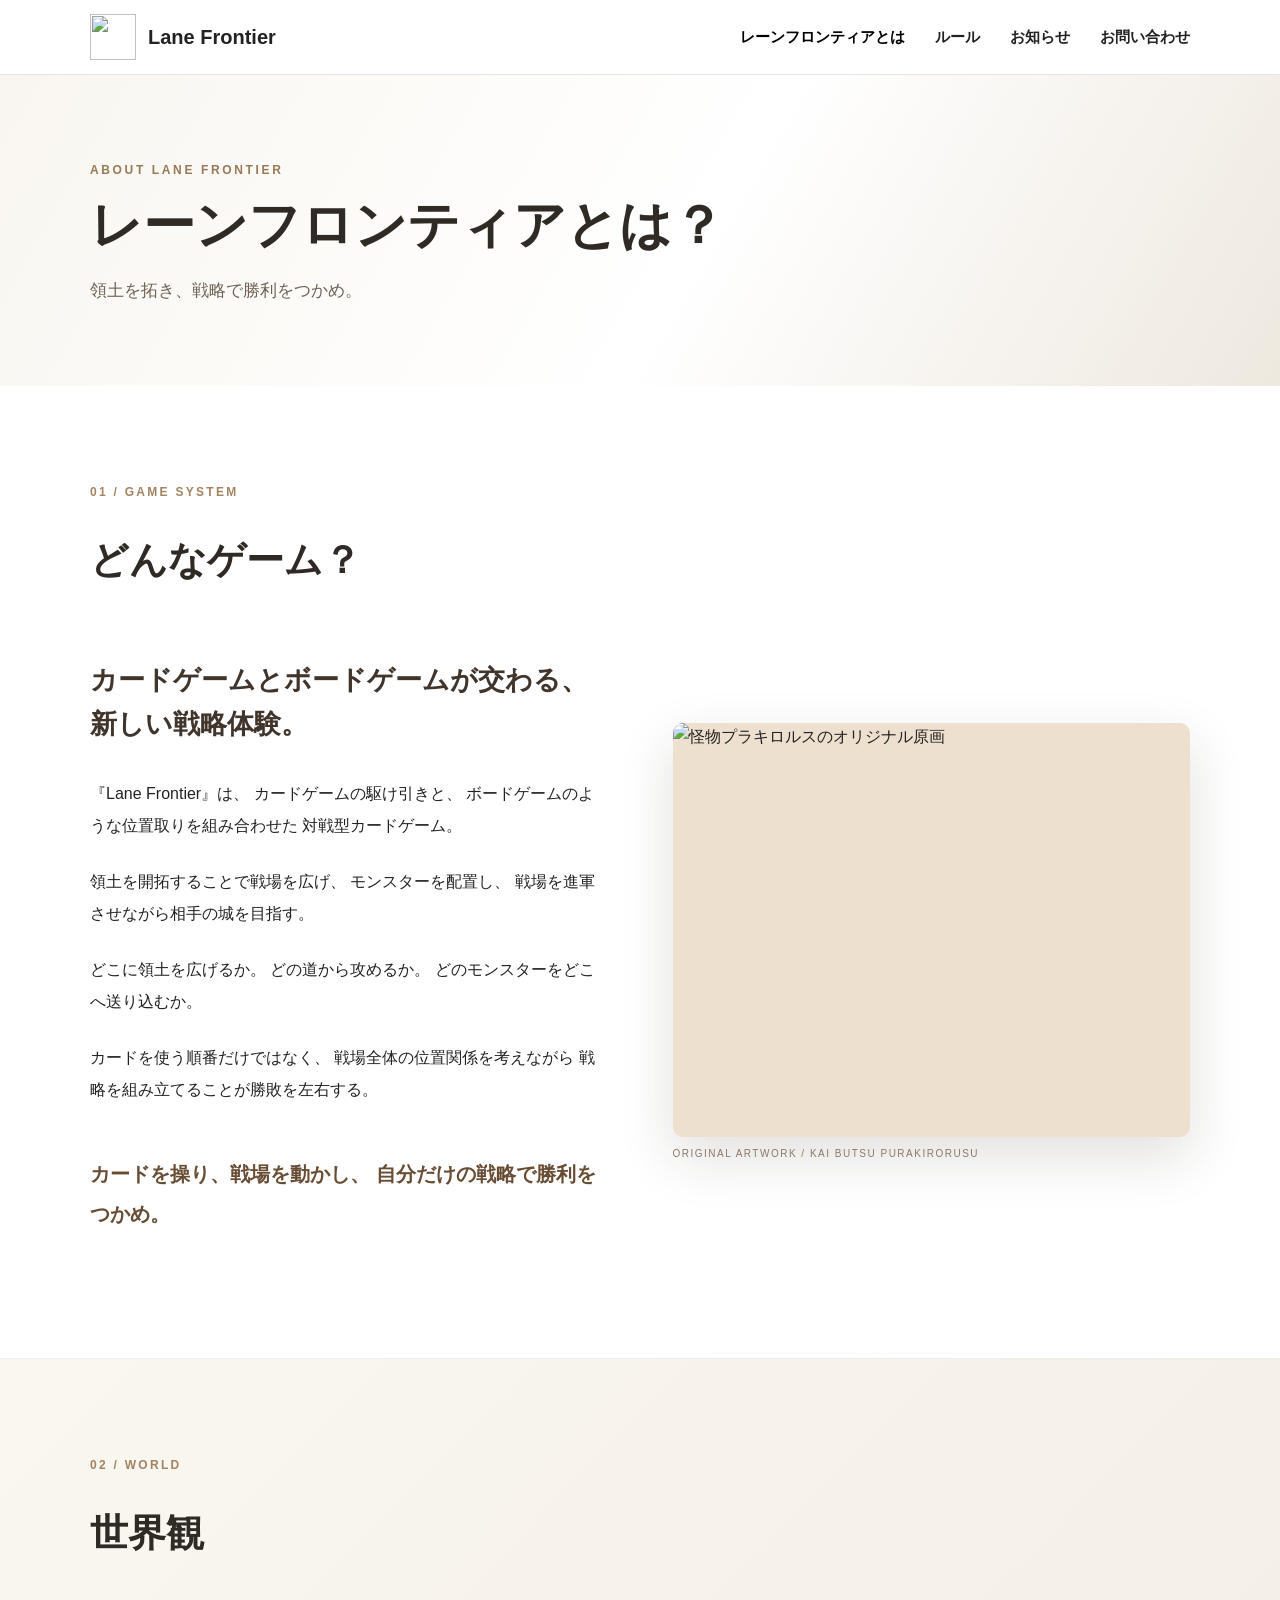
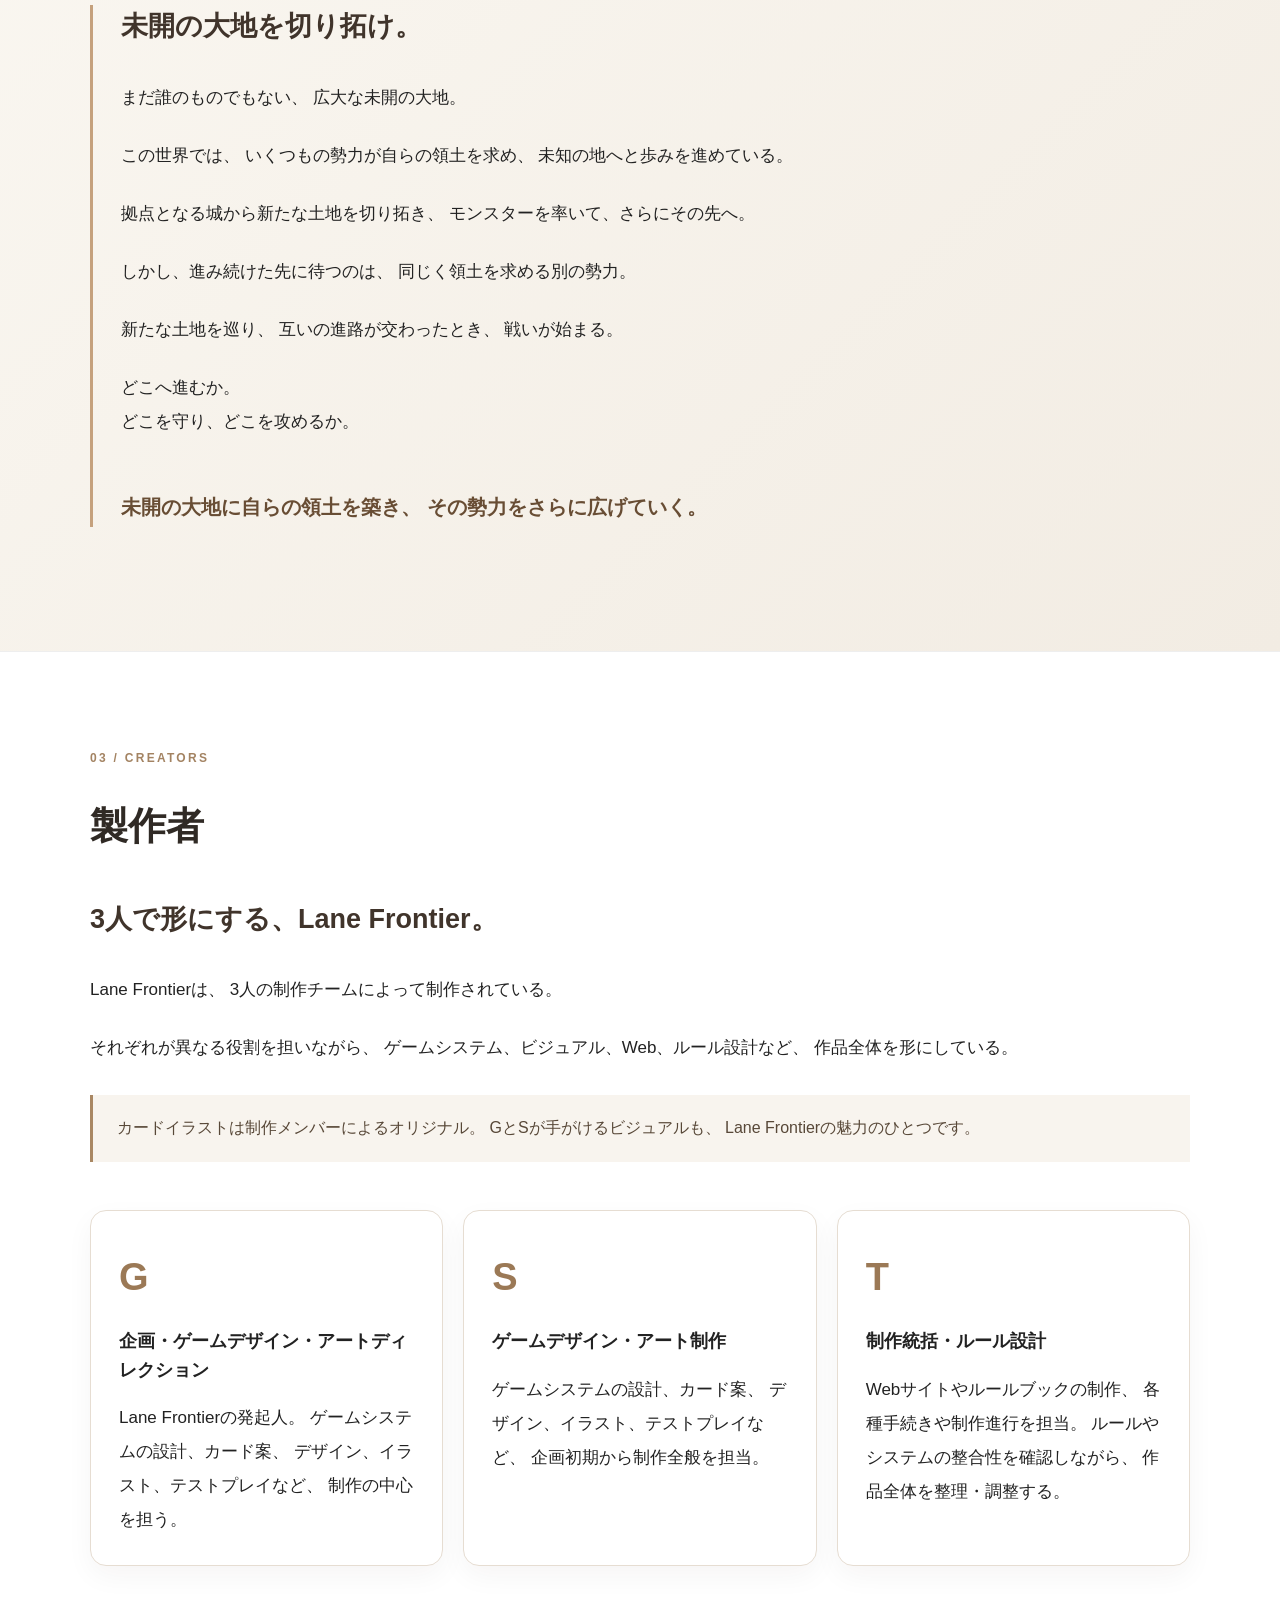
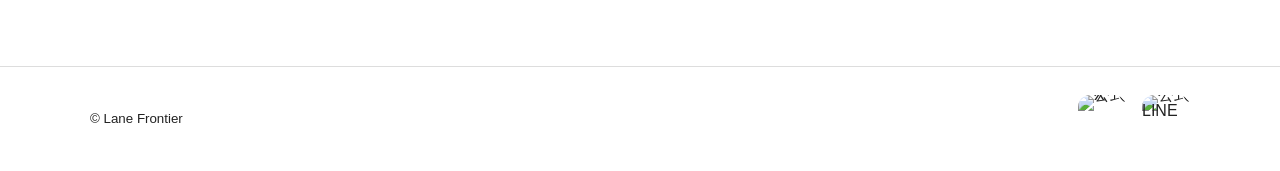
==== about.html @ cab37cd9 "Add files via upload" ====
<!DOCTYPE html>
<html lang="ja">

<head>
  <meta charset="UTF-8">
  <meta name="viewport" content="width=device-width, initial-scale=1.0">
  <title>レーンフロンティアとは？ | Lane Frontier</title>
  <link rel="stylesheet" href="style.css">
</head>

<body>

  <div class="menu-overlay"></div>

  <!-- スマホメニュー -->
  <aside class="mobile-menu">

    <button class="close-menu" aria-label="メニューを閉じる">
      ×
    </button>

    <nav class="mobile-nav">

      <button class="mobile-about">
        レーンフロンティアとは
      </button>

      <div class="mobile-submenu">
        <a href="#about-game">どんなゲーム？</a>
        <a href="#about-world">世界観</a>
        <a href="#about-team">製作者</a>
      </div>

      <a href="rules.html">ルール</a>
      <a href="index.html#news">お知らせ</a>
      <a href="index.html#contact">お問い合わせ</a>

    </nav>

  </aside>


  <!-- ヘッダー -->
  <header class="site-header">

    <div class="container header-inner">

      <button class="menu-toggle" aria-label="メニューを開く">
        ☰
      </button>

      <a class="brand" href="index.html">

        <img
          src="hero-logo.jpg"
          alt=""
          class="lf-header-logo">

        <span class="brand-name">
          Lane Frontier
        </span>

      </a>


      <nav class="global-nav">

        <ul class="nav-list">

          <li class="nav-item has-dropdown">

            <button
              class="nav-link nav-button"
              type="button">
              レーンフロンティアとは
            </button>

            <ul class="dropdown">

              <li>
                <a href="#about-game">どんなゲーム？</a>
              </li>

              <li>
                <a href="#about-world">世界観</a>
              </li>

              <li>
                <a href="#about-team">製作者</a>
              </li>

            </ul>

          </li>

          <li class="nav-item">
            <a class="nav-link" href="rules.html">
              ルール
            </a>
          </li>

          <li class="nav-item">
            <a class="nav-link" href="index.html#news">
              お知らせ
            </a>
          </li>

          <li class="nav-item">
            <a class="nav-link" href="index.html#contact">
              お問い合わせ
            </a>
          </li>

        </ul>

      </nav>

    </div>

  </header>


  <main class="about-page lf-about-page">

    <!-- ページタイトル -->
    <section class="about-hero lf-page-hero lf-about-banner">

      <div class="container">

        <p class="lf-section-kicker">
          ABOUT LANE FRONTIER
        </p>

        <h1 class="about-title">
          レーンフロンティアとは？
        </h1>

        <p class="lf-page-intro">
          領土を拓き、戦略で勝利をつかめ。
        </p>

      </div>

    </section>


    <!-- 01 どんなゲーム？ -->
    <section class="about-section" id="about-game">

      <div class="container about-content">

        <p class="about-label">
          01 / GAME SYSTEM
        </p>

        <h2 class="about-heading">
          どんなゲーム？
        </h2>

        <div class="lf-about-split">

          <!-- 左側：ゲームの説明 -->
          <div class="lf-about-prose">

            <h3 class="about-catch">
              カードゲームとボードゲームが交わる、新しい戦略体験。
            </h3>

            <p>
              『Lane Frontier』は、
              カードゲームの駆け引きと、
              ボードゲームのような位置取りを組み合わせた
              対戦型カードゲーム。
            </p>

            <p>
              領土を開拓することで戦場を広げ、
              モンスターを配置し、
              戦場を進軍させながら相手の城を目指す。
            </p>

            <p>
              どこに領土を広げるか。
              どの道から攻めるか。
              どのモンスターをどこへ送り込むか。
            </p>

            <p>
              カードを使う順番だけではなく、
              戦場全体の位置関係を考えながら
              戦略を組み立てることが勝敗を左右する。
            </p>

            <p class="about-final">
              カードを操り、戦場を動かし、
              自分だけの戦略で勝利をつかめ。
            </p>

          </div>


          <!-- 右側：原画と完成カード -->
           
<div class="lf-about-gallery">

  <div class="lf-about-art">

    <img
      src="about-art.jpg"
      alt="怪物プラキロルスのオリジナル原画"
      loading="lazy">

  </div>

  <span class="lf-about-image-label">
    ORIGINAL ARTWORK / KAI BUTSU PURAKIRORUSU
  </span>

</div>


        </div>

      </div>

    </section>


    <!-- 02 世界観 -->
    <section
      class="about-section lf-world-section"
      id="about-world">

      <div class="container about-content">

        <p class="about-label">
          02 / WORLD
        </p>

        <h2 class="about-heading">
          世界観
        </h2>

        <div class="lf-world-copy">

          <h3 class="about-catch">
            未開の大地を切り拓け。
          </h3>

          <p>
            まだ誰のものでもない、
            広大な未開の大地。
          </p>

          <p>
            この世界では、
            いくつもの勢力が自らの領土を求め、
            未知の地へと歩みを進めている。
          </p>

          <p>
            拠点となる城から新たな土地を切り拓き、
            モンスターを率いて、さらにその先へ。
          </p>

          <p>
            しかし、進み続けた先に待つのは、
            同じく領土を求める別の勢力。
          </p>

          <p>
            新たな土地を巡り、
            互いの進路が交わったとき、
            戦いが始まる。
          </p>

          <p>
            どこへ進むか。<br>
            どこを守り、どこを攻めるか。
          </p>

          <p class="about-final">
            未開の大地に自らの領土を築き、
            その勢力をさらに広げていく。
          </p>

        </div>

      </div>

    </section>


    <!-- 03 製作者 -->
    <section class="about-section" id="about-team">

      <div class="container about-content">

        <p class="about-label">
          03 / CREATORS
        </p>

        <h2 class="about-heading">
          製作者
        </h2>

        <h3 class="about-catch">
          3人で形にする、Lane Frontier。
        </h3>

        <p>
          Lane Frontierは、
          3人の制作チームによって制作されている。
        </p>

        <p>
          それぞれが異なる役割を担いながら、
          ゲームシステム、ビジュアル、Web、ルール設計など、
          作品全体を形にしている。
        </p>

        <div class="lf-original-art-note">
          カードイラストは制作メンバーによるオリジナル。
          GとSが手がけるビジュアルも、
          Lane Frontierの魅力のひとつです。
        </div>


        <div class="creator-list">

          <!-- G -->
          <article class="creator-card">

            <p class="creator-initial">
              G
            </p>

            <h3 class="creator-role">
              企画・ゲームデザイン・アートディレクション
            </h3>

            <p>
              Lane Frontierの発起人。
              ゲームシステムの設計、カード案、
              デザイン、イラスト、テストプレイなど、
              制作の中心を担う。
            </p>

          </article>


          <!-- S -->
          <article class="creator-card">

            <p class="creator-initial">
              S
            </p>

            <h3 class="creator-role">
              ゲームデザイン・アート制作
            </h3>

            <p>
              ゲームシステムの設計、カード案、
              デザイン、イラスト、テストプレイなど、
              企画初期から制作全般を担当。
            </p>

          </article>


          <!-- T -->
          <article class="creator-card">

            <p class="creator-initial">
              T
            </p>

            <h3 class="creator-role">
              制作統括・ルール設計
            </h3>

            <p>
              Webサイトやルールブックの制作、
              各種手続きや制作進行を担当。
              ルールやシステムの整合性を確認しながら、
              作品全体を整理・調整する。
            </p>

          </article>

        </div>

      </div>

    </section>

  </main>


  <!-- フッター -->
  <footer class="site-footer">

    <div class="container footer-inner">

      <small>
        © Lane Frontier
      </small>

      <div class="sns">

        <a
          href="https://x.com/lean_frontier?s=11"
          target="_blank"
          rel="noopener noreferrer"
          aria-label="公式X">

          <img
            src="x-logo.jpeg"
            alt="公式X"
            class="sns-icon">

        </a>

        <a
          href="https://line.me/R/ti/p/@273joulf"
          target="_blank"
          rel="noopener noreferrer"
          aria-label="公式LINE">

          <img
            src="line-logo.webp"
            alt="公式LINE"
            class="sns-icon">

        </a>

      </div>

    </div>

  </footer>


  <script src="main.js"></script>

</body>

</html>
---- style.css ----
/* =========================
   基本設定
========================= */
* {
  box-sizing: border-box;
}

html {
  scroll-behavior: smooth;
}

body {
  margin: 0;
  font-family:
    -apple-system,
    BlinkMacSystemFont,
    "Segoe UI",
    "Noto Sans JP",
    sans-serif;
  color: #222;
  background: #fff;
  line-height: 1.7;
}

a {
  color: inherit;
  text-decoration: none;
}

button {
  font: inherit;
}

img {
  max-width: 100%;
}

.container {
  width: min(1100px, calc(100% - 40px));
  margin: 0 auto;
}

/* =========================
   ヘッダー
========================= */
.site-header {
  position: sticky;
  top: 0;
  z-index: 100;
  background: rgba(255, 255, 255, 0.96);
  border-bottom: 1px solid #e5e5e5;
}

.header-inner {
  min-height: 72px;
  display: flex;
  align-items: center;
  justify-content: space-between;
}

.brand {
  display: flex;
  align-items: center;
  gap: 10px;
  font-weight: 700;
}

.brand-icon {
  font-size: 24px;
}

.brand-name {
  font-size: 20px;
}

/* =========================
   PCナビ
========================= */
.nav-list {
  margin: 0;
  padding: 0;
  display: flex;
  align-items: center;
  gap: 30px;
  list-style: none;
}

.nav-item {
  position: relative;
}

.nav-link {
  padding: 24px 0;
  display: block;
  font-size: 15px;
  font-weight: 600;
}

.nav-button {
  background: none;
  border: none;
  cursor: pointer;
}

.dropdown {
  position: absolute;
  top: 100%;
  left: 50%;
  transform: translateX(-50%);
  min-width: 200px;
  margin: 0;
  padding: 10px 0;
  list-style: none;
  background: #fff;
  border: 1px solid #ddd;
  border-radius: 12px;
  box-shadow: 0 10px 30px rgba(0, 0, 0, 0.08);
  opacity: 0;
  visibility: hidden;
  transition: 0.2s;
}

.has-dropdown:hover .dropdown {
  opacity: 1;
  visibility: visible;
}

.dropdown a {
  display: block;
  padding: 10px 18px;
  white-space: nowrap;
}

.dropdown a:hover {
  background: #f4f4f4;
}

/* =========================
   スマホメニュー
========================= */
.menu-toggle {
  display: none;
  background: none;
  border: none;
  font-size: 26px;
  cursor: pointer;
}

.menu-overlay {
  position: fixed;
  inset: 0;
  z-index: 150;
  background: rgba(0, 0, 0, 0.45);
  opacity: 0;
  visibility: hidden;
  transition: 0.25s;
}

.menu-overlay.open {
  opacity: 1;
  visibility: visible;
}

.mobile-menu {
  position: fixed;
  top: 0;
  left: 0;
  z-index: 200;
  width: min(320px, 85vw);
  height: 100vh;
  background: #fff;
  transform: translateX(-100%);
  transition: transform 0.25s;
  overflow-y: auto;
}

.mobile-menu.open {
  transform: translateX(0);
}

.close-menu {
  width: 100%;
  height: 72px;
  padding: 0 24px;
  display: flex;
  align-items: center;
  justify-content: flex-end;
  background: none;
  border: none;
  font-size: 32px;
  cursor: pointer;
}

.mobile-nav {
  display: flex;
  flex-direction: column;
}

.mobile-nav > a,
.mobile-about {
  width: 100%;
  padding: 18px 24px;
  display: block;
  text-align: left;
  background: #fff;
  border: none;
  border-top: 1px solid #eee;
  font-weight: 600;
  cursor: pointer;
}

.mobile-submenu {
  display: none;
  background: #f7f7f7;
}

.mobile-submenu a {
  display: block;
  padding: 14px 34px;
  border-top: 1px solid #eee;
  font-size: 14px;
}

/* =========================
   TOP
========================= */
.hero {
  padding: 80px 0;
}

.hero-top {
  margin-bottom: 40px;
  text-align: center;
}

.hero-title {
  margin: 0;
  font-size: clamp(42px, 8vw, 80px);
  letter-spacing: 0.04em;
}

/* =========================
   スライダー
========================= */
.slider {
  position: relative;
  max-width: 900px;
  margin: 0 auto;
}

.slides {
  position: relative;
  overflow: hidden;
  border-radius: 20px;
}

.slide {
  display: none;
}

.slide.is-active {
  display: block;
}

.slide-placeholder {
  min-height: 420px;
  display: flex;
  align-items: center;
  justify-content: center;
  background: #eee;
  font-size: 40px;
  font-weight: 700;
}

.slider-btn {
  position: absolute;
  top: 50%;
  z-index: 10;
  transform: translateY(-50%);
  width: 48px;
  height: 48px;
  border: none;
  border-radius: 50%;
  background: rgba(255, 255, 255, 0.9);
  font-size: 32px;
  cursor: pointer;
  box-shadow: 0 4px 15px rgba(0, 0, 0, 0.12);
}

.slider-btn.prev {
  left: 16px;
}

.slider-btn.next {
  right: 16px;
}

/* =========================
   ボタン
========================= */
.hero-actions {
  margin-top: 34px;
  display: flex;
  justify-content: center;
  gap: 16px;
}

.btn {
  min-width: 150px;
  padding: 13px 24px;
  display: inline-flex;
  align-items: center;
  justify-content: center;
  border-radius: 999px;
  font-weight: 700;
}

.btn-primary {
  background: #222;
  color: #fff;
}

.btn-ghost {
  border: 1px solid #bbb;
}

/* =========================
   共通セクション
========================= */
.section {
  padding: 80px 0;
  border-top: 1px solid #eee;
}

.section-title {
  margin: 0 0 36px;
  font-size: 34px;
}

/* =========================
   お知らせ
========================= */
.news-list {
  margin: 0;
  padding: 0;
  list-style: none;
}

.news-item {
  padding: 18px 0;
  display: flex;
  gap: 28px;
  border-bottom: 1px solid #eee;
}

.news-item time {
  flex-shrink: 0;
  color: #666;
}

/* =========================
   お問い合わせ
========================= */
.contact-links {
  display: flex;
  flex-direction: column;
  align-items: flex-start;
  gap: 12px;
}

.contact-links a {
  text-decoration: underline;
  text-underline-offset: 4px;
}

/* =========================
   フッター
========================= */
.site-footer {
  padding: 28px 0;
  border-top: 1px solid #ddd;
}

.footer-inner {
  display: flex;
  align-items: center;
  justify-content: space-between;
}

.sns {
  display: flex;
  align-items: center;
  gap: 16px;
}

.sns a {
  display: block;
  line-height: 0;
}

.sns-icon {
  display: block;
  width: 48px;
  height: 48px;
  object-fit: contain;
  border-radius: 12px;
}

/* =========================
   ABOUT
========================= */
.about-page {
  padding-top: 40px;
}

.about-hero {
  padding: 64px 0 40px;
  text-align: center;
}

.about-title {
  margin: 0;
  font-size: 42px;
}

.about-section {
  padding: 64px 0 96px;
}

.about-section + .about-section {
  border-top: 1px solid #eee;
}

.about-content {
  max-width: 850px;
}

.about-label {
  margin-bottom: 8px;
  font-size: 14px;
  font-weight: 700;
  letter-spacing: 0.15em;
}

.about-heading {
  margin-top: 0;
  margin-bottom: 40px;
  font-size: 34px;
}

.about-catch {
  margin-bottom: 32px;
  font-size: 26px;
}

.about-content p {
  margin-bottom: 24px;
  line-height: 2;
  font-size: 17px;
}

.about-final {
  margin-top: 48px;
  font-size: 21px !important;
  font-weight: 700;
}

/* =========================
   製作者
========================= */
.creator-list {
  margin-top: 48px;
  display: grid;
  grid-template-columns: repeat(3, 1fr);
  gap: 28px;
}

.creator-card {
  padding: 28px;
  border: 1px solid #ddd;
  border-radius: 16px;
}

.creator-card p {
  margin-bottom: 0;
}

.creator-initial {
  margin: 0 0 12px !important;
  font-size: 32px !important;
  font-weight: 700;
}

.creator-role {
  margin: 0 0 16px;
  font-size: 20px;
}

/* =========================
   RULES
========================= */
.rules-page {
  padding-top: 40px;
}

.rules-hero {
  padding: 64px 0 40px;
  text-align: center;
}

.rules-title {
  margin: 0 0 20px;
  font-size: 42px;
}

.rules-lead {
  max-width: 700px;
  margin: 0 auto;
  line-height: 1.8;
  font-size: 18px;
}

.rules-section {
  padding: 64px 0;
}

.rules-section + .rules-section {
  border-top: 1px solid #ddd;
}

.rules-content {
  max-width: 900px;
}

.rules-label {
  margin-bottom: 8px;
  font-size: 14px;
  font-weight: 700;
  letter-spacing: 0.15em;
}

.rules-heading {
  margin-top: 0;
  margin-bottom: 36px;
  font-size: 34px;
}

.rules-content h3 {
  margin-top: 40px;
  margin-bottom: 16px;
  font-size: 22px;
}

.rules-content p,
.rules-content li {
  line-height: 1.9;
  font-size: 16px;
}

.rules-content ul,
.rules-content ol {
  padding-left: 24px;
}

.rules-note {
  margin-top: 28px;
  padding: 18px 20px;
  border: 1px solid #ddd;
  border-radius: 12px;
  background: #fafafa;
  font-weight: 600;
}

/* =========================
   フェイズ
========================= */
.phase-list {
  margin: 36px 0;
  display: grid;
  gap: 20px;
}

.phase-list-six {
  grid-template-columns: repeat(3, 1fr);
}

.phase-card {
  padding: 24px;
  border: 1px solid #ddd;
  border-radius: 14px;
  text-align: center;
}

.phase-number {
  display: inline-block;
  margin-bottom: 8px;
  font-size: 14px;
  font-weight: 700;
}

.phase-card h3 {
  margin: 0;
  font-size: 18px;
}

/* =========================
   戦闘結果
========================= */
.combat-result {
  margin: 28px 0;
  display: grid;
  grid-template-columns: repeat(3, 1fr);
  gap: 16px;
}

.combat-result p {
  margin: 0;
  padding: 20px;
  border: 1px solid #ddd;
  border-radius: 12px;
  text-align: center;
}

/* =========================
   ルール図
========================= */
.rule-figure {
  margin: 36px 0;
  text-align: center;
}

.rule-figure img {
  max-width: 100%;
  height: auto;
  border-radius: 12px;
}

.figure-caption {
  margin-top: 10px;
  color: #666;
  font-size: 14px;
}

/* =========================
   ゲーム開始時の戦場図
========================= */
.setup-layout {
  display: grid;
  grid-template-columns: 1fr 420px;
  gap: 48px;
  align-items: center;
  margin-top: 36px;
}

.setup-figure {
  margin: 0;
  text-align: center;
}

.setup-figure img {
  display: block;
  width: 100%;
  height: auto;
  border-radius: 12px;
}

.setup-figure figcaption {
  margin-top: 10px;
  color: #666;
  font-size: 14px;
}

/* =========================
   スマホ
========================= */
@media (max-width: 768px) {
  .container {
    width: min(100% - 32px, 1100px);
  }

  /* ヘッダー */
  .header-inner {
    min-height: 64px;
    justify-content: flex-start;
    gap: 16px;
  }

  .menu-toggle {
    display: block;
  }

  .global-nav {
    display: none;
  }

  .brand-name {
    font-size: 18px;
  }

  /* TOP */
  .hero {
    padding: 52px 0;
  }

  .hero-title {
    font-size: 44px;
  }

  .slide-placeholder {
    min-height: 260px;
    font-size: 30px;
  }

  .slider-btn {
    width: 40px;
    height: 40px;
    font-size: 26px;
  }

  .hero-actions {
    flex-direction: column;
    align-items: center;
  }

  .btn {
    width: min(100%, 280px);
  }

  /* 共通 */
  .section {
    padding: 56px 0;
  }

  .section-title {
    font-size: 28px;
  }

  .news-item {
    flex-direction: column;
    gap: 4px;
  }

  /* About */
  .about-page {
    padding-top: 20px;
  }

  .about-hero {
    padding: 48px 0 24px;
  }

  .about-title {
    font-size: 30px;
  }

  .about-section {
    padding: 48px 0 72px;
  }

  .about-heading {
    margin-bottom: 32px;
    font-size: 27px;
  }

  .about-catch {
    font-size: 21px;
  }

  .about-content p {
    font-size: 16px;
  }

  .about-final {
    font-size: 18px !important;
  }

  .creator-list {
    grid-template-columns: 1fr;
  }

  /* Rules */
  .rules-page {
    padding-top: 20px;
  }

  .rules-hero {
    padding: 48px 0 24px;
  }

  .rules-title {
    font-size: 30px;
  }

  .rules-lead {
    font-size: 16px;
  }

  .rules-section {
    padding: 48px 0;
  }

  .rules-heading {
    font-size: 27px;
  }

  .rules-content h3 {
    font-size: 20px;
  }

  .phase-list-six {
    grid-template-columns: 1fr;
  }

  .combat-result {
    grid-template-columns: 1fr;
  }

  .setup-layout {
    grid-template-columns: 1fr;
    gap: 24px;
  }

  /* フッター */
  .footer-inner {
    gap: 20px;
  }

  .sns-icon {
    width: 42px;
    height: 42px;
  }
}

.rule-list {
  margin: 16px 0 32px;
  padding-left: 22px;
}

.rule-list li {
  margin-bottom: 8px;
}

/* =========================
   カードの種類：説明図
========================= */
.card-type-gallery {
  display: grid;
  grid-template-columns: repeat(2, minmax(0, 1fr));
  gap: 28px;
  margin: 32px 0 44px;
}

.card-type-figure {
  min-width: 0;
  margin: 0;
  padding: 20px;
  border: 1px solid #e5e5e5;
  border-radius: 14px;
  background: #fff;
}

.card-type-figure h4 {
  margin: 0 0 14px;
  font-size: 19px;
  text-align: center;
}

.card-type-figure img {
  display: block;
  width: 100%;
  height: auto;
  object-fit: contain;
}

@media (max-width: 768px) {
  .card-type-gallery {
    grid-template-columns: 1fr;
    gap: 20px;
  }

  .card-type-figure {
    padding: 14px;
  }
}


/* ルールページ：お問い合わせ案内 */
.rules-contact-section {
  padding: 40px 0 90px;
}

.rules-contact-card {
  padding: 48px 24px;
  border-radius: 20px;
  background: #f3f6fa;
  text-align: center;
}

.rules-contact-icon {
  display: flex;
  justify-content: center;
  align-items: center;
  width: 56px;
  height: 56px;
  margin: 0 auto 20px;
  border-radius: 50%;
  background: #fff;
  font-size: 30px;
  font-weight: bold;
  color: #333;
}

.rules-contact-card h2 {
  margin: 0 0 16px;
  font-size: 25px;
  line-height: 1.5;
}

.rules-contact-card p {
  margin: 0 0 28px;
  font-size: 16px;
  line-height: 1.9;
  color: #555;
}

.rules-contact-button {
  display: inline-block;
  padding: 14px 32px;
  border-radius: 50px;
  background: #252b38;
  color: #fff;
  font-weight: bold;
  text-decoration: none;
  transition: transform 0.2s, background 0.2s;
}

.rules-contact-button:hover {
  background: #46516a;
  transform: translateY(-3px);
}

@media (max-width: 768px) {
  .rules-contact-card {
    padding: 36px 18px;
  }

  .rules-contact-card h2 {
    font-size: 21px;
  }

  .rules-contact-card p {
    font-size: 14px;
  }
}


/* PC：クリックでもプルダウンを表示 */
.has-dropdown.is-open .dropdown {
  opacity: 1;
  visibility: visible;
}

/* スマホ：開いたサブメニューを表示 */
.mobile-submenu.is-open {
  display: block;
}


/* =========================================
   レーンフロンティア
   新トップページデザイン
========================================= */


/* ヘッダーの公式ロゴ */

.lf-header-logo {
  display: block;
  width: 46px;
  height: 46px;
  object-fit: contain;
  mix-blend-mode: multiply;
}

.brand {
  gap: 12px;
}


/* =========================================
   メインビジュアル全体
========================================= */

.lf-hero {
  padding: clamp(45px, 7vw, 95px) 0;
  overflow: hidden;

  background: linear-gradient(
    125deg,
    #faf8f4 0%,
    #ffffff 49%,
    #f0ede8 100%
  );
}


/* 左右2カラム */

.lf-hero-grid {
  display: grid;

  grid-template-columns:
    minmax(0, 0.94fr)
    minmax(0, 1.06fr);

  align-items: center;

  gap: clamp(25px, 5vw, 80px);

  min-height: 560px;
}


/* =========================================
   左側：ロゴ・キャッチコピー
========================================= */

.lf-hero-copy {
  min-width: 0;
  text-align: center;
}


/* 英語の小見出し */

.lf-hero-eyebrow {
  margin: 0 0 18px;

  font-size: 11px;
  font-weight: 700;

  letter-spacing: 0.24em;

  color: #8d7961;
}


/* 城付き公式ロゴ */

.lf-hero-logo {
  width: min(100%, 425px);

  margin: 0 auto 18px;
}

.lf-hero-logo img {
  display: block;

  width: 100%;
  height: auto;

  mix-blend-mode: multiply;
}


/* キャッチコピー */

.lf-hero-catch {
  margin: 14px 0;

  font-size: clamp(20px, 2.4vw, 29px);
  font-weight: 750;

  letter-spacing: 0.08em;

  color: #332b25;
}


/* ゲームの説明 */

.lf-hero-description {
  margin: 0;

  font-size: 14px;
  line-height: 2;

  color: #6e635b;
}


/* ボタン */

.lf-hero-actions {
  display: flex;

  justify-content: center;
  align-items: center;

  flex-wrap: wrap;

  gap: 12px;

  margin-top: 30px;
}

.lf-hero-actions .btn {
  min-width: 165px;
}


/* オリジナルイラスト表記 */

.lf-hero-credit {
  margin-top: 26px;

  font-size: 9px;
  letter-spacing: 0.17em;

  color: #9d938a;
}


/* =========================================
   右側：原画とカード
========================================= */

.lf-hero-visual {
  position: relative;

  min-width: 0;

  padding: 24px 68px 52px 0;
}


/* 原画のパネル */

.lf-art-panel {
  position: relative;

  overflow: hidden;

  aspect-ratio: 1.08 / 1;

  border-radius: 6px;

  background: #e8d4b7;

  box-shadow:
    0 25px 65px rgba(47, 32, 19, 0.16);
}


/* 原画 */

.lf-art-panel img {
  display: block;

  width: 100%;
  height: 100%;

  object-fit: cover;
}


/* 手前に重ねる完成カード */

.lf-card-overlay {
  position: absolute;

  display: block;

  width: 39%;
  height: auto;

  right: 0;
  bottom: 0;

  transform: rotate(9deg);
  transform-origin: center;

  border-radius: 3px;

  box-shadow:
    0 16px 35px rgba(20, 15, 11, 0.32);
}


/* 右側の小さな文字 */

.lf-visual-caption {
  position: absolute;

  left: 0;
  bottom: 12px;

  font-size: 10px;
  letter-spacing: 0.18em;

  color: #847666;
}


/* =========================================
   メニューのクリック操作を維持
========================================= */

.has-dropdown.is-open .dropdown {
  opacity: 1;
  visibility: visible;
}

.mobile-submenu.is-open {
  display: block;
}


/* =========================================
   スマートフォン対応
========================================= */

@media (max-width: 768px) {

  /* メイン全体 */

  .lf-hero {
    padding: 46px 0 65px;
  }


  /* 左右分割から縦並びへ */

  .lf-hero-grid {
    grid-template-columns: 1fr;

    gap: 12px;

    min-height: 0;
  }


  /* ロゴ */

  .lf-hero-logo {
    max-width: 340px;
  }


  /* ボタン */

  .lf-hero-actions {
    flex-direction: row;
    justify-content: center;
  }

  .lf-hero-actions .btn {
    width: auto;
    min-width: 140px;
  }


  /* 原画＋カード */

  .lf-hero-visual {
    width: 100%;
    max-width: 550px;

    margin: 0 auto;

    padding: 24px 46px 38px 0;
  }


  /* 右側の小さな文字 */

  .lf-visual-caption {
    font-size: 9px;
  }

}


/* =========================================
   小さめのスマートフォン
========================================= */

@media (max-width: 440px) {

  .lf-hero-catch {
    font-size: 20px;
  }

  .lf-hero-description {
    font-size: 12px;
  }

  .lf-hero-actions {
    flex-direction: column;
  }

  .lf-hero-actions .btn {
    width: min(100%, 270px);
  }

}



/* ========================================
   ABOUT / RULES
   トップページと統一するデザイン
======================================== */


/* 共通ヘッダー */

.lf-header-logo {
  display: block;
  width: 46px;
  height: 46px;
  object-fit: contain;
  mix-blend-mode: multiply;
}


/* ========================================
   ページ共通タイトル
======================================== */

.lf-about-page,
.rules-page {
  padding-top: 0;
}

.lf-page-hero {
  position: relative;
  overflow: hidden;

  padding: 85px 0 78px;

  background: linear-gradient(
    120deg,
    #f9f6f0,
    #ffffff 55%,
    #eee8df
  );

  text-align: left;
}

.lf-page-hero .container {
  position: relative;
  z-index: 1;
}

.lf-section-kicker {
  margin: 0 0 12px;

  font-size: 12px;
  font-weight: 750;
  letter-spacing: 0.22em;

  color: #987958;
}

.lf-page-hero .about-title,
.lf-page-hero .rules-title {
  margin: 0 0 16px;

  font-size: clamp(30px, 4.5vw, 52px);
  line-height: 1.3;

  color: #302a25;
}

.lf-page-intro,
.lf-page-hero .rules-lead {
  margin: 0;
  max-width: 700px;

  font-size: 17px;
  line-height: 1.9;

  color: #6f6255;
}


/* ========================================
   ABOUT：全体
======================================== */

.lf-about-page .about-content {
  max-width: 1100px;
}

.lf-about-page .about-section {
  padding: 82px 0 100px;
  scroll-margin-top: 72px;
}

.lf-about-page .about-label,
.rules-page .rules-label {
  font-size: 12px;
  font-weight: 750;
  letter-spacing: 0.19em;

  color: #a38362;
}

.lf-about-page .about-heading,
.rules-page .rules-heading {
  font-size: clamp(28px, 3.4vw, 38px);
  color: #302a25;
}

.lf-about-page .about-catch {
  font-size: clamp(20px, 2.4vw, 27px);
  line-height: 1.6;

  color: #40342b;
}

.lf-about-page .about-content p {
  line-height: 2;
}

.lf-about-page .about-final {
  font-size: 20px !important;
  color: #684d34;
}


/* ========================================
   ABOUT：どんなゲーム？
======================================== */

.lf-about-split {
  display: grid;

  grid-template-columns:
    minmax(0, 1fr)
    minmax(0, 1fr);

  gap: 65px;
  align-items: center;
}

.lf-about-prose {
  min-width: 0;
}

.lf-about-prose p {
  font-size: 16px;
}


/* 原画＋カード */

.lf-about-gallery {
  position: relative;
  min-width: 0;

  padding: 20px 55px 65px 0;
}

.lf-about-art {
  overflow: hidden;
  aspect-ratio: 1.08 / 1;

  border-radius: 10px;
  background: #eee0ce;

  box-shadow:
    0 20px 55px rgba(51, 32, 18, 0.14);
}

.lf-about-art img {
  display: block;

  width: 100%;
  height: 100%;

  object-fit: cover;
}

.lf-about-card {
  position: absolute;

  width: 40%;
  height: auto;

  right: 0;
  bottom: 12px;

  transform: rotate(8deg);

  border-radius: 4px;

  box-shadow:
    0 14px 35px rgba(30, 18, 10, 0.3);
}

.lf-about-image-label {
  position: absolute;

  left: 0;
  bottom: 14px;

  font-size: 10px;
  letter-spacing: 0.15em;

  color: #8b7865;
}


/* ========================================
   ABOUT：世界観
======================================== */

.lf-world-section {
  background: linear-gradient(
    135deg,
    #faf7f1,
    #f2ece3
  );
}

.lf-world-copy {
  max-width: 760px;

  padding-left: 28px;

  border-left: 3px solid #c5a17d;
}


/* ========================================
   ABOUT：製作者
======================================== */

.lf-original-art-note {
  margin: 30px 0 4px;
  padding: 18px 24px;

  border-left: 3px solid #a98763;
  background: #f8f4ee;

  color: #584838;
  line-height: 1.9;
}

.lf-about-page .creator-list {
  gap: 20px;
}

.lf-about-page .creator-card {
  background: #fff;

  border: 1px solid #e6ddd2;
  border-radius: 16px;

  box-shadow:
    0 10px 28px rgba(50, 32, 17, 0.045);
}

.lf-about-page .creator-initial {
  font-size: 38px !important;
  color: #9b7956;
}

.lf-about-page .creator-role {
  font-size: 18px;
  line-height: 1.6;
}


/* ========================================
   RULES：タイトル
======================================== */

.lf-rules-banner {
  padding: 75px 0;
}

.lf-rules-banner .rules-lead {
  text-align: left;
}

/* タイトル背景には実際の原画を使用 */

.lf-page-hero-art {
  position: absolute;

  right: 0;
  top: 0;
  bottom: 0;

  width: 34%;

  background:
    url("hero-art.jpg")
    center / cover no-repeat;

  opacity: 0.14;

  mask-image: linear-gradient(
    to right,
    transparent,
    black 40%
  );

  pointer-events: none;
}


/* ========================================
   RULES：各章
======================================== */

.rules-page .rules-section {
  padding: 70px 0;
  scroll-margin-top: 72px;
}

.rules-page .rules-section:nth-of-type(even) {
  background: #fdfbf8;
}

.rules-page .rules-content {
  max-width: 900px;
}

.rules-page .rules-content h3 {
  color: #48372b;
}


/* 注意事項 */

.rules-page .rules-note {
  background: #f8f4ee;

  border-color: #e4d5c4;
  border-left: 4px solid #b28d65;
}


/* ========================================
   RULES：カード説明図
======================================== */

.rules-page .card-type-figure {
  background: #fff;

  border-color: #e8ded2;

  box-shadow:
    0 6px 22px rgba(55, 35, 15, 0.045);
}


/* ========================================
   RULES：6フェイズ
======================================== */

.rules-page .phase-card {
  background: #fff;

  border: 1px solid #e6dacc;

  box-shadow:
    0 5px 18px rgba(51, 32, 18, 0.05);
}

.rules-page .phase-number {
  display: inline-flex;

  align-items: center;
  justify-content: center;

  width: 34px;
  height: 34px;

  border-radius: 50%;

  background: #eee2d3;
  color: #765737;
}


/* ========================================
   RULES：戦闘結果
======================================== */

.rules-page .combat-result p {
  background: #fff;
  border-color: #e1d5c6;
}


/* ========================================
   RULES：戦場の配置図
======================================== */

.rules-page .setup-figure img {
  box-shadow:
    0 10px 30px rgba(51, 32, 18, 0.09);
}


/* ========================================
   RULES：お問い合わせ
======================================== */

.rules-contact-section {
  padding: 45px 0 90px;
  background: #fff;
}

.rules-contact-card {
  padding: 48px 24px;

  border-radius: 20px;

  background: #f7f2eb;

  text-align: center;
}

.rules-contact-icon {
  display: flex;

  justify-content: center;
  align-items: center;

  width: 56px;
  height: 56px;

  margin: 0 auto 20px;

  border-radius: 50%;

  background: #fff;

  font-size: 30px;
  font-weight: bold;

  color: #765737;
}

.rules-contact-card h2 {
  margin: 0 0 16px;

  font-size: 25px;
  line-height: 1.5;
}

.rules-contact-card p {
  margin: 0 0 28px;

  font-size: 16px;
  line-height: 1.9;

  color: #555;
}

.rules-contact-button {
  display: inline-block;

  padding: 14px 32px;

  border-radius: 50px;

  background: #332a24;
  color: #fff;

  font-weight: bold;
  text-decoration: none;

  transition:
    transform 0.2s,
    background 0.2s;
}

.rules-contact-button:hover {
  background: #69513e;
  transform: translateY(-3px);
}


/* ========================================
   スマートフォン対応
======================================== */

@media (max-width: 768px) {

  .lf-page-hero {
    padding: 52px 0;
  }

  .lf-page-hero .rules-lead {
    font-size: 15px;
  }

  .lf-about-page .about-section,
  .rules-page .rules-section {
    padding: 50px 0 65px;
  }

  /* どんなゲーム？：縦並び */

  .lf-about-split {
    grid-template-columns: 1fr;
    gap: 12px;
  }

  .lf-about-gallery {
    width: 100%;
    max-width: 560px;

    margin: 0 auto;

    padding: 20px 45px 58px 0;
  }

  /* 世界観 */

  .lf-world-copy {
    padding-left: 18px;
  }

  /* 製作者 */

  .lf-about-page .creator-list {
    grid-template-columns: 1fr;
  }

  .lf-about-page .about-final {
    font-size: 18px !important;
  }

  /* ルールタイトル */

  .lf-rules-banner .lf-page-hero-art {
    width: 65%;
    opacity: 0.1;
  }

  /* お問い合わせ */

  .rules-contact-card {
    padding: 36px 18px;
  }

  .rules-contact-card h2 {
    font-size: 21px;
  }

  .rules-contact-card p {
    font-size: 14px;
  }

}


/* ABOUT：原画を単独で大きく表示 */

.lf-about-gallery {
  padding: 0 0 30px;
}

.lf-about-art {
  aspect-ratio: 1.25 / 1;
}

.lf-about-image-label {
  bottom: 5px;
}


/* RULES：グリフォンの原画 */

.lf-rules-banner .lf-page-hero-art {
  background-image: url("rules-art.jpg");
  background-position: center;
  background-size: cover;
  opacity: 0.2;
}
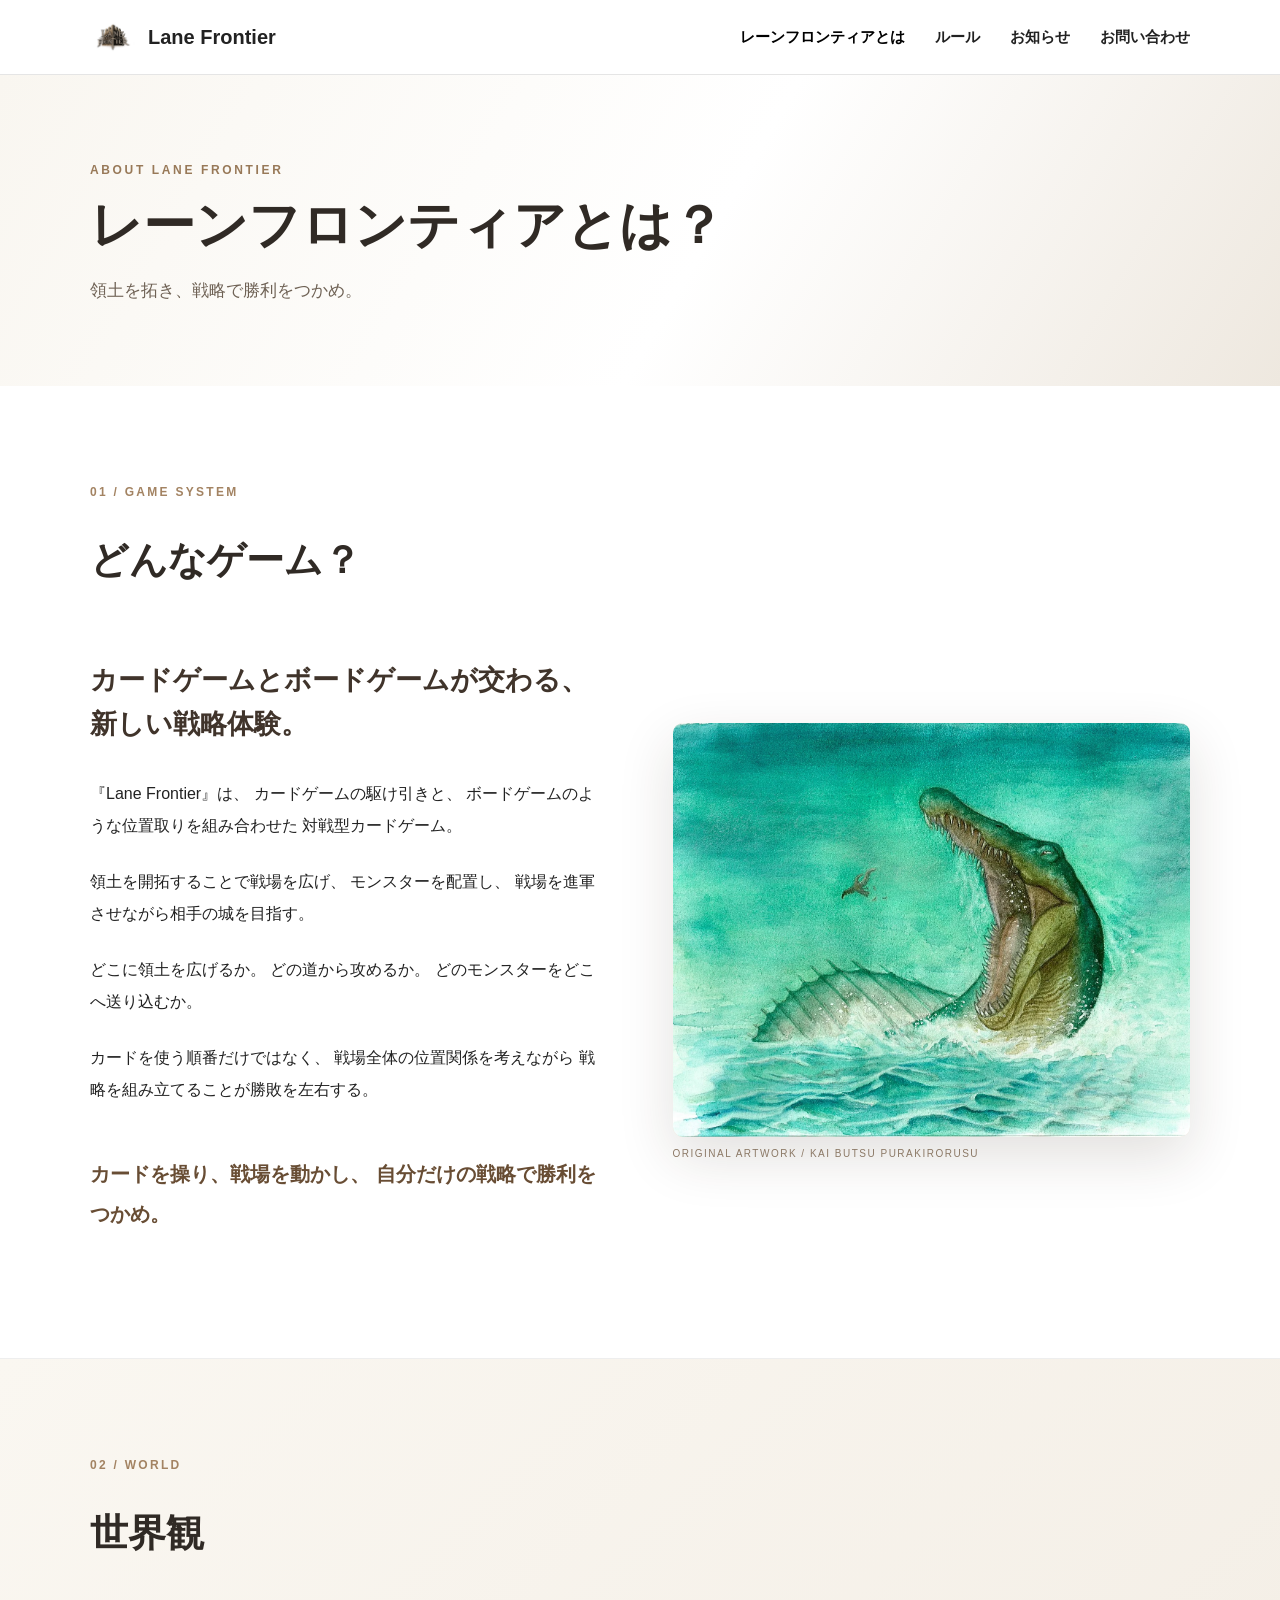
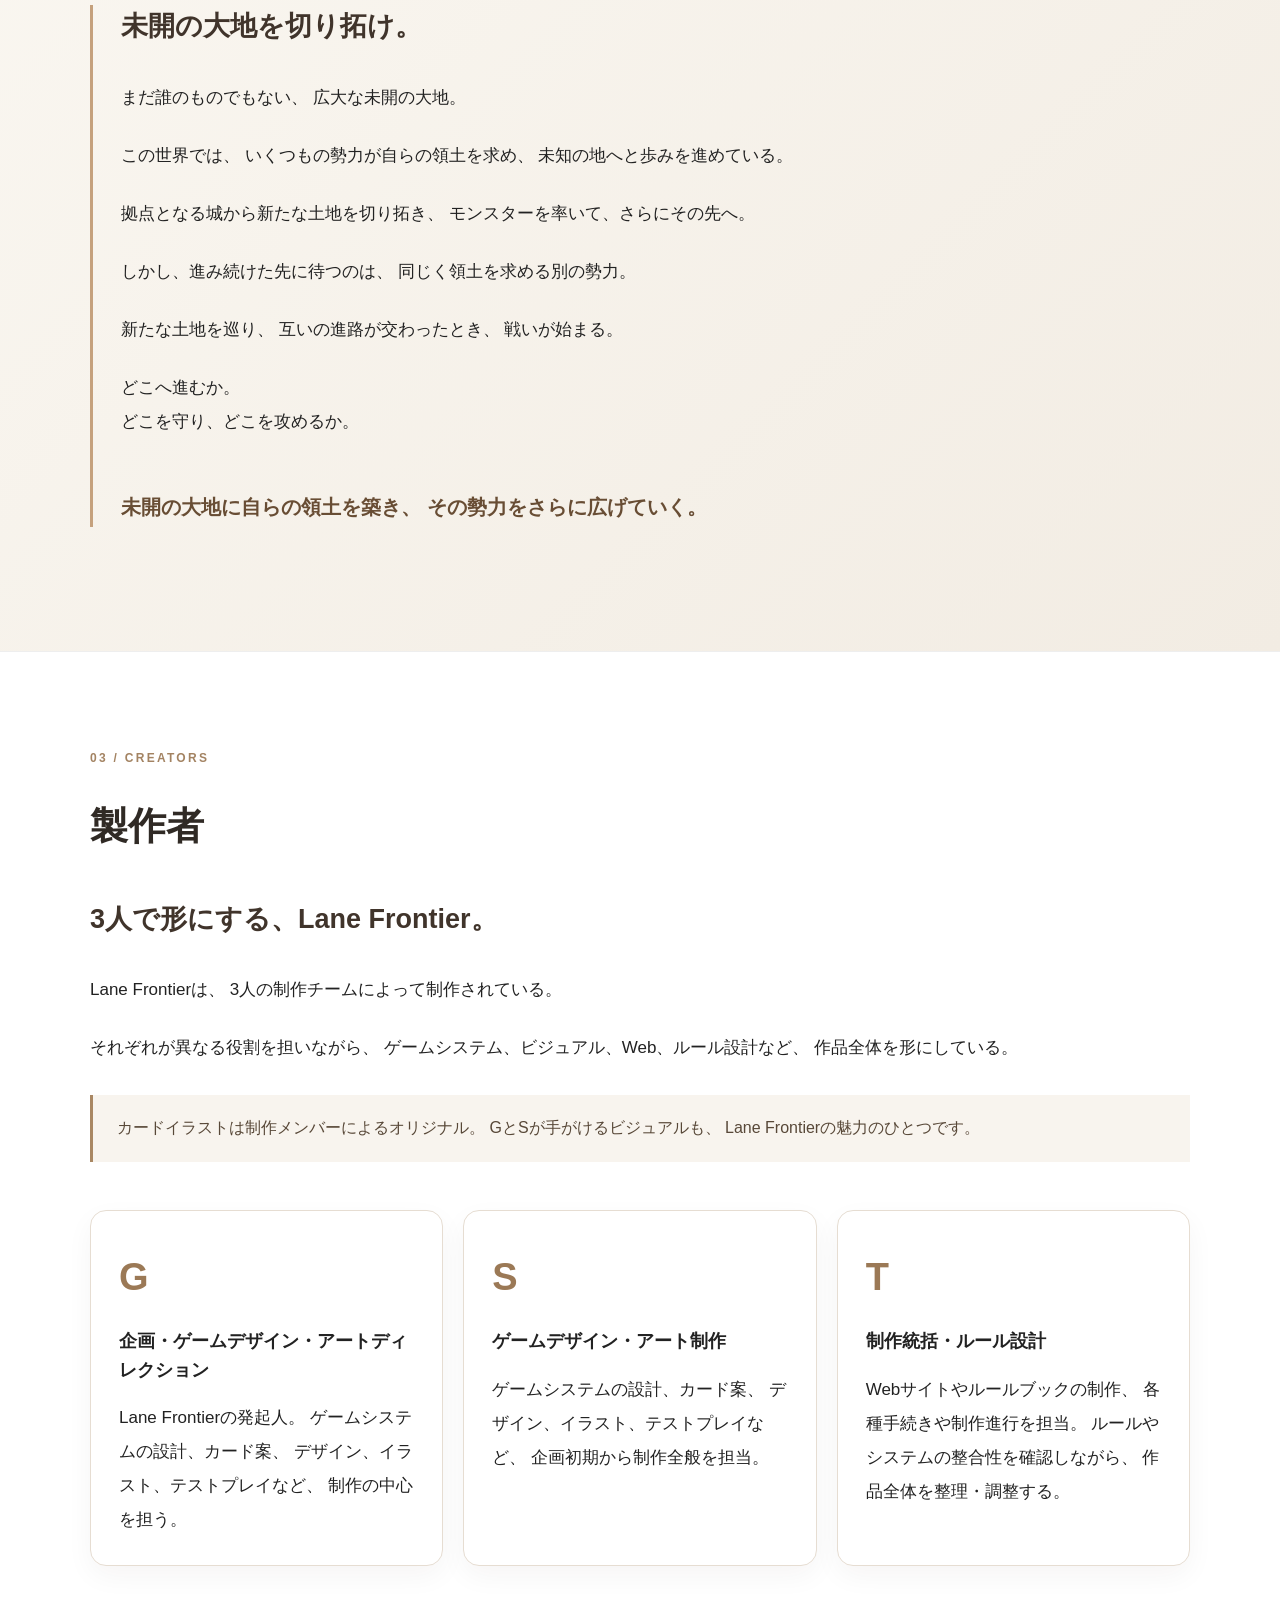
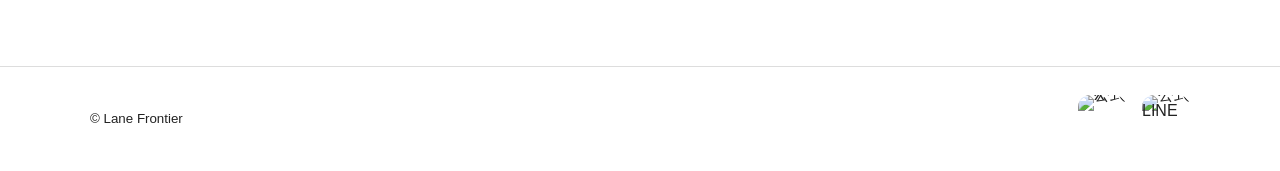
==== commit 58a83b88: "Add files via upload" ====
--- a/about.html
+++ b/about.html
@@ -207,7 +207,7 @@
   <div class="lf-about-art">
 
     <img
-      src="about-art.jpg"
+      src="about-art.webp"
       alt="怪物プラキロルスのオリジナル原画"
       loading="lazy">
 
--- a/style.css
+++ b/style.css
@@ -1883,7 +1883,7 @@
 /* RULES：グリフォンの原画 */
 
 .lf-rules-banner .lf-page-hero-art {
-  background-image: url("rules-art.jpg");
+  background-image: url("rules-art.webp");
   background-position: center;
   background-size: cover;
   opacity: 0.2;
